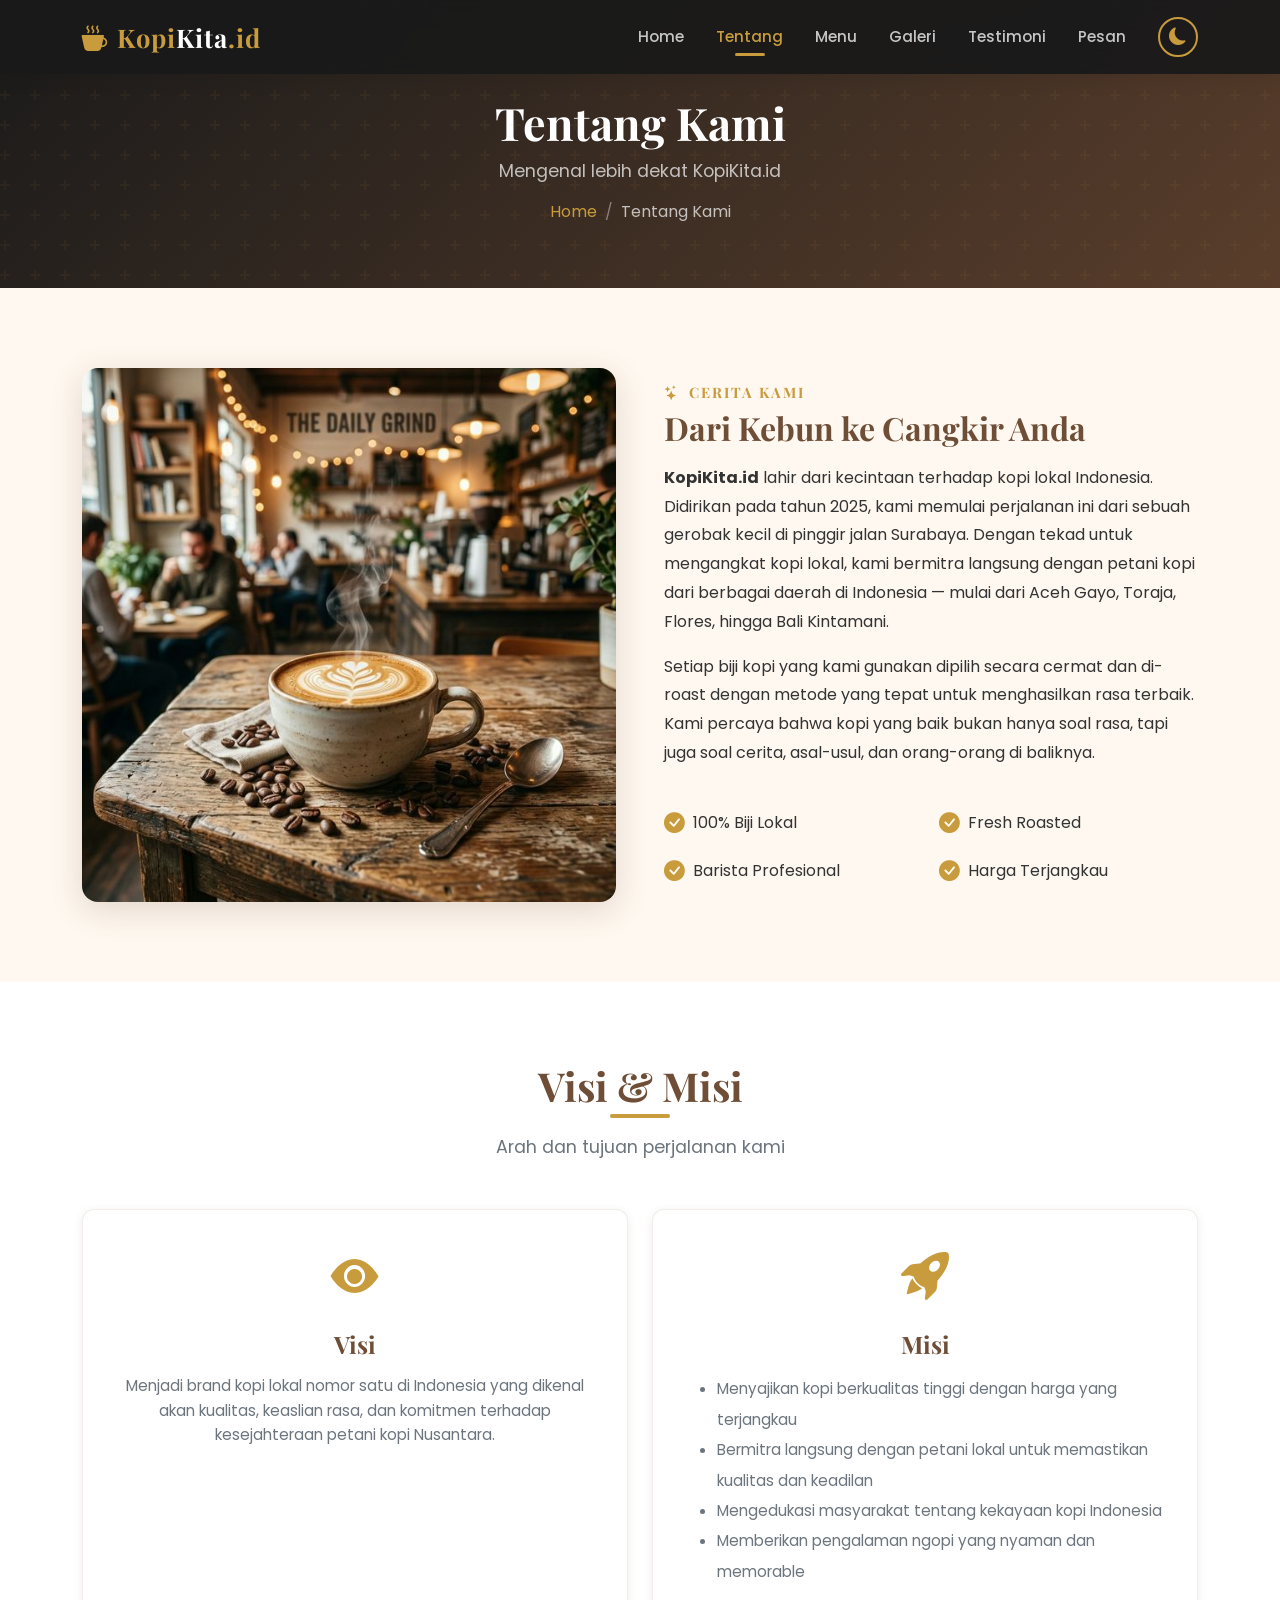
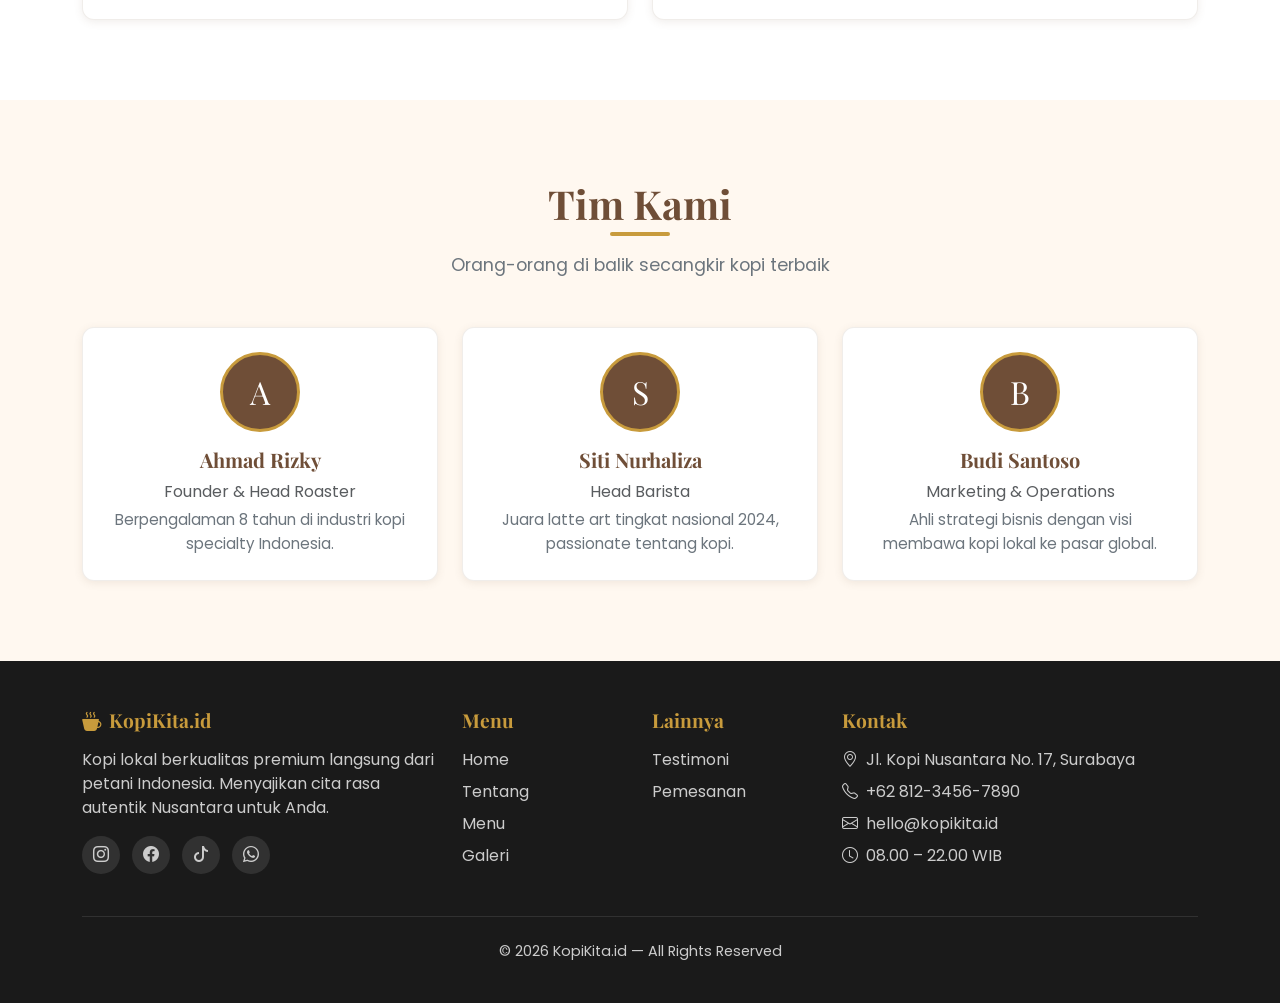
==== about.html @ 522829f8 "Website KopiKita.id UMKM (UTS)" ====
<!DOCTYPE html>
<html lang="id">

<head>
    <meta charset="UTF-8">
    <meta name="viewport" content="width=device-width, initial-scale=1.0">
    <meta name="description"
        content="Tentang KopiKita.id — Cerita kami, visi, dan misi dalam menghadirkan kopi lokal terbaik Indonesia.">
    <title>Tentang Kami — KopiKita.id</title>
    <link href="https://cdn.jsdelivr.net/npm/bootstrap@5.3.3/dist/css/bootstrap.min.css" rel="stylesheet">
    <link rel="stylesheet" href="https://cdn.jsdelivr.net/npm/bootstrap-icons@1.11.3/font/bootstrap-icons.min.css">
    <link rel="stylesheet" href="css/style.css">
</head>

<body>
    <!-- ===== NAVBAR ===== -->
    <nav class="navbar navbar-expand-lg navbar-dark fixed-top">
        <div class="container">
            <a class="navbar-brand" href="index.html">
                <i class="bi bi-cup-hot-fill me-2"></i>Kopi<span>Kita</span>.id
            </a>
            <button class="navbar-toggler" type="button" data-bs-toggle="collapse" data-bs-target="#navbarNav">
                <span class="navbar-toggler-icon"></span>
            </button>
            <div class="collapse navbar-collapse" id="navbarNav">
                <ul class="navbar-nav ms-auto me-3">
                    <li class="nav-item"><a class="nav-link" href="index.html">Home</a></li>
                    <li class="nav-item"><a class="nav-link" href="about.html">Tentang</a></li>
                    <li class="nav-item"><a class="nav-link" href="menu.html">Menu</a></li>
                    <li class="nav-item"><a class="nav-link" href="gallery.html">Galeri</a></li>
                    <li class="nav-item"><a class="nav-link" href="testimonial.html">Testimoni</a></li>
                    <li class="nav-item"><a class="nav-link" href="order.html">Pesan</a></li>
                </ul>
                <button class="dark-mode-toggle" id="darkModeToggle" title="Toggle Dark Mode">
                    <i class="bi bi-moon-fill"></i>
                </button>
            </div>
        </div>
    </nav>

    <!-- ===== PAGE HEADER ===== -->
    <section class="page-header">
        <div class="container">
            <h1>Tentang Kami</h1>
            <p>Mengenal lebih dekat KopiKita.id</p>
            <nav aria-label="breadcrumb">
                <ol class="breadcrumb">
                    <li class="breadcrumb-item"><a href="index.html">Home</a></li>
                    <li class="breadcrumb-item active">Tentang Kami</li>
                </ol>
            </nav>
        </div>
    </section>

    <!-- ===== CERITA KAMI ===== -->
    <section class="section-padding">
        <div class="container">
            <div class="row align-items-center g-5">
                <div class="col-lg-6 fade-in">
                    <img src="assets/hero-coffee.png" alt="Tentang KopiKita" class="about-image w-100"
                        style="border-radius: 16px;">
                </div>
                <div class="col-lg-6 fade-in delay-2">
                    <h5
                        style="color: var(--color-secondary); text-transform: uppercase; letter-spacing: 2px; font-size: 0.9rem;">
                        <i class="bi bi-stars me-1"></i> Cerita Kami
                    </h5>
                    <h2>Dari Kebun ke Cangkir Anda</h2>
                    <p class="mt-3" style="line-height: 1.8;">
                        <strong>KopiKita.id</strong> lahir dari kecintaan terhadap kopi lokal Indonesia. Didirikan pada
                        tahun 2025,
                        kami memulai perjalanan ini dari sebuah gerobak kecil di pinggir jalan Surabaya. Dengan tekad
                        untuk
                        mengangkat kopi lokal, kami bermitra langsung dengan petani kopi dari berbagai daerah di
                        Indonesia —
                        mulai dari Aceh Gayo, Toraja, Flores, hingga Bali Kintamani.
                    </p>
                    <p style="line-height: 1.8;">
                        Setiap biji kopi yang kami gunakan dipilih secara cermat dan di-roast dengan
                        metode yang tepat untuk menghasilkan rasa terbaik. Kami percaya bahwa kopi yang baik bukan hanya
                        soal rasa,
                        tapi juga soal cerita, asal-usul, dan orang-orang di baliknya.
                    </p>
                    <div class="row mt-4 g-3">
                        <div class="col-6">
                            <div class="d-flex align-items-center">
                                <i class="bi bi-check-circle-fill me-2"
                                    style="color: var(--color-secondary); font-size: 1.3rem;"></i>
                                <span>100% Biji Lokal</span>
                            </div>
                        </div>
                        <div class="col-6">
                            <div class="d-flex align-items-center">
                                <i class="bi bi-check-circle-fill me-2"
                                    style="color: var(--color-secondary); font-size: 1.3rem;"></i>
                                <span>Fresh Roasted</span>
                            </div>
                        </div>
                        <div class="col-6">
                            <div class="d-flex align-items-center">
                                <i class="bi bi-check-circle-fill me-2"
                                    style="color: var(--color-secondary); font-size: 1.3rem;"></i>
                                <span>Barista Profesional</span>
                            </div>
                        </div>
                        <div class="col-6">
                            <div class="d-flex align-items-center">
                                <i class="bi bi-check-circle-fill me-2"
                                    style="color: var(--color-secondary); font-size: 1.3rem;"></i>
                                <span>Harga Terjangkau</span>
                            </div>
                        </div>
                    </div>
                </div>
            </div>
        </div>
    </section>

    <!-- ===== VISI & MISI ===== -->
    <section class="section-padding section-light">
        <div class="container">
            <div class="section-title">
                <h2>Visi & Misi</h2>
                <p>Arah dan tujuan perjalanan kami</p>
            </div>
            <div class="row g-4">
                <div class="col-md-6 fade-in">
                    <div class="card vision-mission-card">
                        <div class="icon">
                            <i class="bi bi-eye-fill"></i>
                        </div>
                        <h4>Visi</h4>
                        <p class="card-text mt-2">
                            Menjadi brand kopi lokal nomor satu di Indonesia yang dikenal akan kualitas, keaslian rasa,
                            dan
                            komitmen terhadap kesejahteraan petani kopi Nusantara.
                        </p>
                    </div>
                </div>
                <div class="col-md-6 fade-in delay-2">
                    <div class="card vision-mission-card">
                        <div class="icon">
                            <i class="bi bi-rocket-takeoff-fill"></i>
                        </div>
                        <h4>Misi</h4>
                        <ul class="text-start card-text mt-2" style="line-height: 2;">
                            <li>Menyajikan kopi berkualitas tinggi dengan harga yang terjangkau</li>
                            <li>Bermitra langsung dengan petani lokal untuk memastikan kualitas dan keadilan</li>
                            <li>Mengedukasi masyarakat tentang kekayaan kopi Indonesia</li>
                            <li>Memberikan pengalaman ngopi yang nyaman dan memorable</li>
                        </ul>
                    </div>
                </div>
            </div>
        </div>
    </section>

    <!-- ===== TIM KAMI ===== -->
    <section class="section-padding">
        <div class="container">
            <div class="section-title">
                <h2>Tim Kami</h2>
                <p>Orang-orang di balik secangkir kopi terbaik</p>
            </div>
            <div class="row g-4 justify-content-center">
                <div class="col-md-4 fade-in">
                    <div class="card text-center p-4">
                        <div class="testimonial-avatar mx-auto">A</div>
                        <h5 class="card-title">Ahmad Rizky</h5>
                        <p class="text-muted mb-1">Founder & Head Roaster</p>
                        <p class="card-text small">Berpengalaman 8 tahun di industri kopi specialty Indonesia.</p>
                    </div>
                </div>
                <div class="col-md-4 fade-in delay-2">
                    <div class="card text-center p-4">
                        <div class="testimonial-avatar mx-auto">S</div>
                        <h5 class="card-title">Siti Nurhaliza</h5>
                        <p class="text-muted mb-1">Head Barista</p>
                        <p class="card-text small">Juara latte art tingkat nasional 2024, passionate tentang kopi.</p>
                    </div>
                </div>
                <div class="col-md-4 fade-in delay-4">
                    <div class="card text-center p-4">
                        <div class="testimonial-avatar mx-auto">B</div>
                        <h5 class="card-title">Budi Santoso</h5>
                        <p class="text-muted mb-1">Marketing & Operations</p>
                        <p class="card-text small">Ahli strategi bisnis dengan visi membawa kopi lokal ke pasar global.
                        </p>
                    </div>
                </div>
            </div>
        </div>
    </section>

    <!-- ===== FOOTER ===== -->
    <footer class="footer">
        <div class="container">
            <div class="row g-4">
                <div class="col-lg-4 col-md-6">
                    <h5><i class="bi bi-cup-hot-fill me-2"></i>KopiKita.id</h5>
                    <p>Kopi lokal berkualitas premium langsung dari petani Indonesia. Menyajikan cita rasa autentik
                        Nusantara untuk Anda.</p>
                    <div class="mt-3">
                        <a href="#" class="social-link"><i class="bi bi-instagram"></i></a>
                        <a href="#" class="social-link"><i class="bi bi-facebook"></i></a>
                        <a href="#" class="social-link"><i class="bi bi-tiktok"></i></a>
                        <a href="#" class="social-link"><i class="bi bi-whatsapp"></i></a>
                    </div>
                </div>
                <div class="col-lg-2 col-md-6">
                    <h5>Menu</h5>
                    <ul class="list-unstyled">
                        <li class="mb-2"><a href="index.html">Home</a></li>
                        <li class="mb-2"><a href="about.html">Tentang</a></li>
                        <li class="mb-2"><a href="menu.html">Menu</a></li>
                        <li class="mb-2"><a href="gallery.html">Galeri</a></li>
                    </ul>
                </div>
                <div class="col-lg-2 col-md-6">
                    <h5>Lainnya</h5>
                    <ul class="list-unstyled">
                        <li class="mb-2"><a href="testimonial.html">Testimoni</a></li>
                        <li class="mb-2"><a href="order.html">Pemesanan</a></li>
                    </ul>
                </div>
                <div class="col-lg-4 col-md-6">
                    <h5>Kontak</h5>
                    <ul class="list-unstyled">
                        <li class="mb-2"><i class="bi bi-geo-alt me-2"></i>Jl. Kopi Nusantara No. 17, Surabaya</li>
                        <li class="mb-2"><i class="bi bi-telephone me-2"></i>+62 812-3456-7890</li>
                        <li class="mb-2"><i class="bi bi-envelope me-2"></i>hello@kopikita.id</li>
                        <li class="mb-2"><i class="bi bi-clock me-2"></i>08.00 – 22.00 WIB</li>
                    </ul>
                </div>
            </div>
            <div class="footer-bottom">
                <p>&copy; 2026 KopiKita.id — All Rights Reserved</p>
            </div>
        </div>
    </footer>

    <button class="scroll-top" id="scrollTopBtn" title="Kembali ke atas">
        <i class="bi bi-arrow-up"></i>
    </button>

    <script src="https://cdn.jsdelivr.net/npm/bootstrap@5.3.3/dist/js/bootstrap.bundle.min.js"></script>
    <script src="js/main.js"></script>
</body>

</html>
---- css/style.css ----
@import url('https://fonts.googleapis.com/css2?family=Playfair+Display:wght@400;600;700&family=Poppins:wght@300;400;500;600;700&display=swap');


:root {
    --color-primary: #6F4E37;
    --color-primary-dark: #5A3E2B;
    --color-secondary: #C89B3C;
    --color-cream: #FFF8F0;
    --color-cream-dark: #F5E6D3;
    --color-dark: #1A1A1A;
    --color-dark-light: #2D2D2D;
    --color-text: #333333;
    --color-text-light: #6c757d;
    --color-white: #FFFFFF;
    --color-bg: #FFF8F0;
    --color-card-bg: #FFFFFF;
    --color-card-border: rgba(111, 78, 55, 0.1);
    --color-navbar-bg: rgba(26, 26, 26, 0.95);
    --color-footer-bg: #1A1A1A;
    --color-footer-text: #cccccc;
    --shadow-sm: 0 2px 8px rgba(111, 78, 55, 0.1);
    --shadow-md: 0 4px 16px rgba(111, 78, 55, 0.15);
    --shadow-lg: 0 8px 32px rgba(111, 78, 55, 0.2);
    --transition: all 0.3s ease;
    --border-radius: 12px;
    --font-heading: 'Playfair Display', serif;
    --font-body: 'Poppins', sans-serif;
}


body.dark-mode {
    --color-bg: #121212;
    --color-card-bg: #1E1E1E;
    --color-card-border: rgba(200, 155, 60, 0.2);
    --color-text: #E0E0E0;
    --color-text-light: #AAAAAA;
    --color-cream: #121212;
    --color-cream-dark: #1A1A1A;
    --color-white: #1E1E1E;
    --color-navbar-bg: rgba(18, 18, 18, 0.98);
    --color-footer-bg: #0A0A0A;
    --shadow-sm: 0 2px 8px rgba(0, 0, 0, 0.3);
    --shadow-md: 0 4px 16px rgba(0, 0, 0, 0.4);
    --shadow-lg: 0 8px 32px rgba(0, 0, 0, 0.5);
}

body.dark-mode .navbar {
    background: var(--color-navbar-bg) !important;
}

body.dark-mode .card {
    background: var(--color-card-bg);
    border-color: var(--color-card-border);
}

body.dark-mode .table {
    --bs-table-bg: var(--color-card-bg);
    --bs-table-color: var(--color-text);
    --bs-table-border-color: rgba(200, 155, 60, 0.15);
    --bs-table-striped-bg: rgba(200, 155, 60, 0.05);
    --bs-table-hover-bg: rgba(200, 155, 60, 0.1);
}

body.dark-mode .form-control,
body.dark-mode .form-select {
    background-color: #2a2a2a;
    border-color: rgba(200, 155, 60, 0.3);
    color: var(--color-text);
}

body.dark-mode .form-control:focus,
body.dark-mode .form-select:focus {
    background-color: #333;
    border-color: var(--color-secondary);
    color: var(--color-text);
}

body.dark-mode .form-control::placeholder {
    color: #888;
}

body.dark-mode .section-light {
    background: var(--color-card-bg);
}

body.dark-mode .text-muted {
    color: var(--color-text-light) !important;
}

body.dark-mode .dropdown-menu {
    background-color: var(--color-card-bg);
    border-color: var(--color-card-border);
}


* {
    margin: 0;
    padding: 0;
    box-sizing: border-box;
}

html {
    scroll-behavior: smooth;
}

body {
    font-family: var(--font-body);
    background-color: var(--color-bg);
    color: var(--color-text);
    transition: var(--transition);
    overflow-x: hidden;
}

h1,
h2,
h3,
h4,
h5,
h6 {
    font-family: var(--font-heading);
    color: var(--color-primary);
    font-weight: 700;
}

body.dark-mode h1,
body.dark-mode h2,
body.dark-mode h3,
body.dark-mode h4,
body.dark-mode h5,
body.dark-mode h6 {
    color: var(--color-secondary);
}

a {
    text-decoration: none;
    transition: var(--transition);
}

img {
    max-width: 100%;
    height: auto;
}


.navbar {
    background: var(--color-navbar-bg) !important;
    backdrop-filter: blur(12px);
    padding: 0.8rem 0;
    transition: var(--transition);
    box-shadow: 0 2px 20px rgba(0, 0, 0, 0.1);
}

.navbar-brand {
    font-family: var(--font-heading);
    font-size: 1.6rem;
    font-weight: 700;
    color: var(--color-secondary) !important;
    letter-spacing: 1px;
}

.navbar-brand span {
    color: var(--color-white);
}

body.dark-mode .navbar-brand span {
    color: #E0E0E0;
}

.navbar-nav .nav-link {
    color: rgba(255, 255, 255, 0.75) !important;
    font-weight: 500;
    padding: 0.5rem 1rem !important;
    position: relative;
    font-size: 0.95rem;
    transition: var(--transition);
}

.navbar-nav .nav-link:hover,
.navbar-nav .nav-link.active {
    color: var(--color-secondary) !important;
}

.navbar-nav .nav-link.active::after {
    content: '';
    position: absolute;
    bottom: 0;
    left: 50%;
    transform: translateX(-50%);
    width: 30px;
    height: 3px;
    background: var(--color-secondary);
    border-radius: 2px;
}

.dark-mode-toggle {
    background: transparent;
    border: 2px solid var(--color-secondary);
    color: var(--color-secondary);
    border-radius: 50%;
    width: 40px;
    height: 40px;
    display: flex;
    align-items: center;
    justify-content: center;
    cursor: pointer;
    transition: var(--transition);
    font-size: 1.1rem;
}

.dark-mode-toggle:hover {
    background: var(--color-secondary);
    color: var(--color-dark);
}


.hero-section {
    position: relative;
    min-height: 100vh;
    display: flex;
    align-items: center;
    background: linear-gradient(135deg, rgba(26, 26, 26, 0.85), rgba(111, 78, 55, 0.7)),
        url('../assets/hero-coffee.png') center/cover no-repeat;
    color: var(--color-white);
    overflow: hidden;
}

.hero-section::before {
    content: '';
    position: absolute;
    top: 0;
    left: 0;
    width: 100%;
    height: 100%;
    background: radial-gradient(circle at 30% 50%, rgba(200, 155, 60, 0.15) 0%, transparent 60%);
    pointer-events: none;
}

.hero-content {
    position: relative;
    z-index: 2;
}

.hero-content h1 {
    font-size: 3.5rem;
    font-weight: 700;
    color: #FFFFFF;
    margin-bottom: 1rem;
    line-height: 1.2;
}

.hero-content h1 span {
    color: var(--color-secondary);
}

.hero-content p {
    font-size: 1.2rem;
    color: rgba(255, 255, 255, 0.85);
    max-width: 550px;
    line-height: 1.8;
}

.btn-coffee {
    background: var(--color-secondary);
    color: var(--color-dark);
    border: none;
    padding: 0.8rem 2.5rem;
    border-radius: 50px;
    font-weight: 600;
    font-size: 1rem;
    letter-spacing: 0.5px;
    transition: var(--transition);
    text-transform: uppercase;
}

.btn-coffee:hover {
    background: #D4A94A;
    color: var(--color-dark);
    transform: translateY(-2px);
    box-shadow: 0 8px 25px rgba(200, 155, 60, 0.4);
}

.btn-coffee-outline {
    background: transparent;
    color: var(--color-secondary);
    border: 2px solid var(--color-secondary);
    padding: 0.8rem 2.5rem;
    border-radius: 50px;
    font-weight: 600;
    font-size: 1rem;
    letter-spacing: 0.5px;
    transition: var(--transition);
    text-transform: uppercase;
}

.btn-coffee-outline:hover {
    background: var(--color-secondary);
    color: var(--color-dark);
    transform: translateY(-2px);
    box-shadow: 0 8px 25px rgba(200, 155, 60, 0.4);
}


.section-padding {
    padding: 5rem 0;
}

.section-light {
    background: var(--color-white);
}

.section-title {
    text-align: center;
    margin-bottom: 3rem;
}

.section-title h2 {
    font-size: 2.5rem;
    margin-bottom: 0.5rem;
    position: relative;
    display: inline-block;
}

.section-title h2::after {
    content: '';
    position: absolute;
    bottom: -8px;
    left: 50%;
    transform: translateX(-50%);
    width: 60px;
    height: 4px;
    background: var(--color-secondary);
    border-radius: 2px;
}

.section-title p {
    color: var(--color-text-light);
    font-size: 1.1rem;
    margin-top: 1rem;
}


.page-header {
    background: linear-gradient(135deg, var(--color-dark) 0%, var(--color-primary-dark) 100%);
    padding: 6rem 0 3rem;
    text-align: center;
    position: relative;
    overflow: hidden;
}

.page-header::before {
    content: '';
    position: absolute;
    top: 0;
    left: 0;
    width: 100%;
    height: 100%;
    background: url("data:image/svg+xml,%3Csvg width='60' height='60' viewBox='0 0 60 60' xmlns='http://www.w3.org/2000/svg'%3E%3Cg fill='none' fill-rule='evenodd'%3E%3Cg fill='%23C89B3C' fill-opacity='0.06'%3E%3Cpath d='M36 34v-4h-2v4h-4v2h4v4h2v-4h4v-2h-4zm0-30V0h-2v4h-4v2h4v4h2V6h4V4h-4zM6 34v-4H4v4H0v2h4v4h2v-4h4v-2H6zM6 4V0H4v4H0v2h4v4h2V6h4V4H6z'/%3E%3C/g%3E%3C/g%3E%3C/svg%3E");
    pointer-events: none;
}

.page-header h1 {
    color: #FFFFFF;
    font-size: 2.8rem;
    margin-bottom: 0.5rem;
}

.page-header p {
    color: rgba(255, 255, 255, 0.7);
    font-size: 1.1rem;
}

.page-header .breadcrumb {
    justify-content: center;
    margin-top: 1rem;
}

.page-header .breadcrumb-item a {
    color: var(--color-secondary);
}

.page-header .breadcrumb-item.active {
    color: rgba(255, 255, 255, 0.7);
}

.page-header .breadcrumb-item+.breadcrumb-item::before {
    color: rgba(255, 255, 255, 0.4);
}


.card {
    background: var(--color-card-bg);
    border: 1px solid var(--color-card-border);
    border-radius: var(--border-radius);
    transition: var(--transition);
    overflow: hidden;
    box-shadow: var(--shadow-sm);
}

.card:hover {
    transform: translateY(-5px);
    box-shadow: var(--shadow-lg);
}

.card-img-top {
    height: 220px;
    object-fit: cover;
    transition: var(--transition);
}

.card:hover .card-img-top {
    transform: scale(1.05);
}

.card-body {
    padding: 1.5rem;
}

.card-title {
    font-family: var(--font-heading);
    font-size: 1.25rem;
    color: var(--color-primary);
    margin-bottom: 0.5rem;
}

body.dark-mode .card-title {
    color: var(--color-secondary);
}

.card-text {
    color: var(--color-text-light);
    font-size: 0.95rem;
    line-height: 1.6;
}

.card-price {
    font-family: var(--font-heading);
    font-size: 1.3rem;
    color: var(--color-secondary);
    font-weight: 700;
}

.card-img-wrapper {
    overflow: hidden;
    position: relative;
}


.gallery-item {
    position: relative;
    border-radius: var(--border-radius);
    overflow: hidden;
    cursor: pointer;
    margin-bottom: 1.5rem;
}

.gallery-item img {
    width: 100%;
    height: 280px;
    object-fit: cover;
    transition: var(--transition);
}

.gallery-item:hover img {
    transform: scale(1.1);
}

.gallery-overlay {
    position: absolute;
    top: 0;
    left: 0;
    width: 100%;
    height: 100%;
    background: linear-gradient(to top, rgba(26, 26, 26, 0.8), transparent);
    display: flex;
    align-items: flex-end;
    padding: 1.5rem;
    opacity: 0;
    transition: var(--transition);
}

.gallery-item:hover .gallery-overlay {
    opacity: 1;
}

.gallery-overlay p {
    color: #fff;
    font-weight: 500;
    margin: 0;
}


.testimonial-card {
    text-align: center;
    padding: 2rem 1.5rem;
}

.testimonial-card .stars {
    color: var(--color-secondary);
    font-size: 1.2rem;
    margin-bottom: 1rem;
}

.testimonial-card .quote {
    font-style: italic;
    color: var(--color-text);
    line-height: 1.8;
    margin-bottom: 1.5rem;
    font-size: 1rem;
}

body.dark-mode .testimonial-card .quote {
    color: var(--color-text);
}

.testimonial-card .customer-name {
    font-family: var(--font-heading);
    font-weight: 600;
    color: var(--color-primary);
    margin-bottom: 0.25rem;
}

body.dark-mode .testimonial-card .customer-name {
    color: var(--color-secondary);
}

.testimonial-card .customer-title {
    color: var(--color-text-light);
    font-size: 0.9rem;
}

.testimonial-avatar {
    width: 80px;
    height: 80px;
    border-radius: 50%;
    background: var(--color-primary);
    color: #fff;
    display: flex;
    align-items: center;
    justify-content: center;
    font-size: 2rem;
    font-family: var(--font-heading);
    margin: 0 auto 1rem;
    border: 3px solid var(--color-secondary);
}


.order-form {
    background: var(--color-card-bg);
    border-radius: var(--border-radius);
    padding: 2rem;
    box-shadow: var(--shadow-md);
    border: 1px solid var(--color-card-border);
}

.order-form .form-label {
    font-weight: 500;
    color: var(--color-primary);
    margin-bottom: 0.4rem;
}

body.dark-mode .order-form .form-label {
    color: var(--color-secondary);
}

.order-form .form-control,
.order-form .form-select {
    border-radius: 8px;
    padding: 0.7rem 1rem;
    border: 2px solid var(--color-card-border);
    transition: var(--transition);
}

.order-form .form-control:focus,
.order-form .form-select:focus {
    border-color: var(--color-secondary);
    box-shadow: 0 0 0 0.2rem rgba(200, 155, 60, 0.25);
}

.order-table-wrapper {
    background: var(--color-card-bg);
    border-radius: var(--border-radius);
    padding: 2rem;
    box-shadow: var(--shadow-md);
    border: 1px solid var(--color-card-border);
}

.search-wrapper {
    position: relative;
    margin-bottom: 1.5rem;
}

.search-wrapper .form-control {
    padding-left: 2.8rem;
    border-radius: 50px;
    border: 2px solid var(--color-card-border);
}

.search-wrapper .search-icon {
    position: absolute;
    left: 1rem;
    top: 50%;
    transform: translateY(-50%);
    color: var(--color-text-light);
}

.btn-delete {
    background: #dc3545;
    color: #fff;
    border: none;
    border-radius: 6px;
    padding: 0.3rem 0.8rem;
    font-size: 0.85rem;
    transition: var(--transition);
}

.btn-delete:hover {
    background: #c82333;
    color: #fff;
    transform: scale(1.05);
}


.about-image {
    border-radius: var(--border-radius);
    box-shadow: var(--shadow-lg);
}

.vision-mission-card {
    text-align: center;
    padding: 2rem;
    height: 100%;
}

.vision-mission-card .icon {
    font-size: 3rem;
    color: var(--color-secondary);
    margin-bottom: 1rem;
}


.table {
    border-radius: var(--border-radius);
    overflow: hidden;
}

.table thead {
    background: var(--color-primary);
    color: #fff;
}

body.dark-mode .table thead {
    background: var(--color-primary-dark);
}

.table thead th {
    font-weight: 600;
    padding: 0.9rem 1rem;
    border: none;
    font-size: 0.95rem;
}

.table tbody td {
    padding: 0.8rem 1rem;
    vertical-align: middle;
}

/* ---------- Footer ---------- */
.footer {
    background: var(--color-footer-bg);
    color: var(--color-footer-text);
    padding: 3rem 0 1.5rem;
}

.footer h5 {
    color: var(--color-secondary);
    font-size: 1.2rem;
    margin-bottom: 1rem;
}

.footer a {
    color: var(--color-footer-text);
    transition: var(--transition);
}

.footer a:hover {
    color: var(--color-secondary);
}

.footer-bottom {
    border-top: 1px solid rgba(255, 255, 255, 0.1);
    padding-top: 1.5rem;
    margin-top: 2rem;
    text-align: center;
    font-size: 0.9rem;
}

.footer .social-link {
    display: inline-flex;
    align-items: center;
    justify-content: center;
    width: 38px;
    height: 38px;
    border-radius: 50%;
    background: rgba(255, 255, 255, 0.1);
    color: var(--color-footer-text);
    transition: var(--transition);
    margin-right: 0.5rem;
}

.footer .social-link:hover {
    background: var(--color-secondary);
    color: var(--color-dark);
}

/* ---------- Toast Notification ---------- */
.toast-container {
    z-index: 9999;
}

.toast {
    border: none;
    border-radius: var(--border-radius);
    box-shadow: var(--shadow-lg);
}

.toast-success {
    background: linear-gradient(135deg, var(--color-primary), var(--color-primary-dark));
    color: #fff;
}

.toast-success .btn-close {
    filter: invert(1);
}

/* ---------- Stats ---------- */
.stat-item {
    text-align: center;
    padding: 2rem 1rem;
}

.stat-number {
    font-family: var(--font-heading);
    font-size: 2.5rem;
    font-weight: 700;
    color: var(--color-secondary);
}

.stat-label {
    color: rgba(255, 255, 255, 0.7);
    font-size: 0.95rem;
    margin-top: 0.3rem;
}

/* ---------- Scroll to Top ---------- */
.scroll-top {
    position: fixed;
    bottom: 30px;
    right: 30px;
    width: 45px;
    height: 45px;
    background: var(--color-secondary);
    color: var(--color-dark);
    border: none;
    border-radius: 50%;
    display: flex;
    align-items: center;
    justify-content: center;
    font-size: 1.2rem;
    cursor: pointer;
    opacity: 0;
    visibility: hidden;
    transition: var(--transition);
    z-index: 999;
    box-shadow: var(--shadow-md);
}

.scroll-top.visible {
    opacity: 1;
    visibility: visible;
}

.scroll-top:hover {
    transform: translateY(-3px);
    box-shadow: var(--shadow-lg);
}

/* ---------- Animations ---------- */
@keyframes fadeInUp {
    from {
        opacity: 0;
        transform: translateY(30px);
    }

    to {
        opacity: 1;
        transform: translateY(0);
    }
}

.animate-fadeInUp {
    animation: fadeInUp 0.6s ease forwards;
}

.delay-1 {
    animation-delay: 0.1s;
}

.delay-2 {
    animation-delay: 0.2s;
}

.delay-3 {
    animation-delay: 0.3s;
}

.delay-4 {
    animation-delay: 0.4s;
}

.delay-5 {
    animation-delay: 0.5s;
}

.delay-6 {
    animation-delay: 0.6s;
}

/* ---------- Responsive ---------- */
@media (max-width: 768px) {
    .hero-content h1 {
        font-size: 2.5rem;
    }

    .hero-content p {
        font-size: 1rem;
    }

    .section-title h2 {
        font-size: 2rem;
    }

    .page-header h1 {
        font-size: 2rem;
    }

    .section-padding {
        padding: 3rem 0;
    }

    .gallery-item img {
        height: 200px;
    }

    .stat-number {
        font-size: 2rem;
    }
}

@media (max-width: 576px) {
    .hero-content h1 {
        font-size: 2rem;
    }

    .order-form,
    .order-table-wrapper {
        padding: 1.25rem;
    }
}
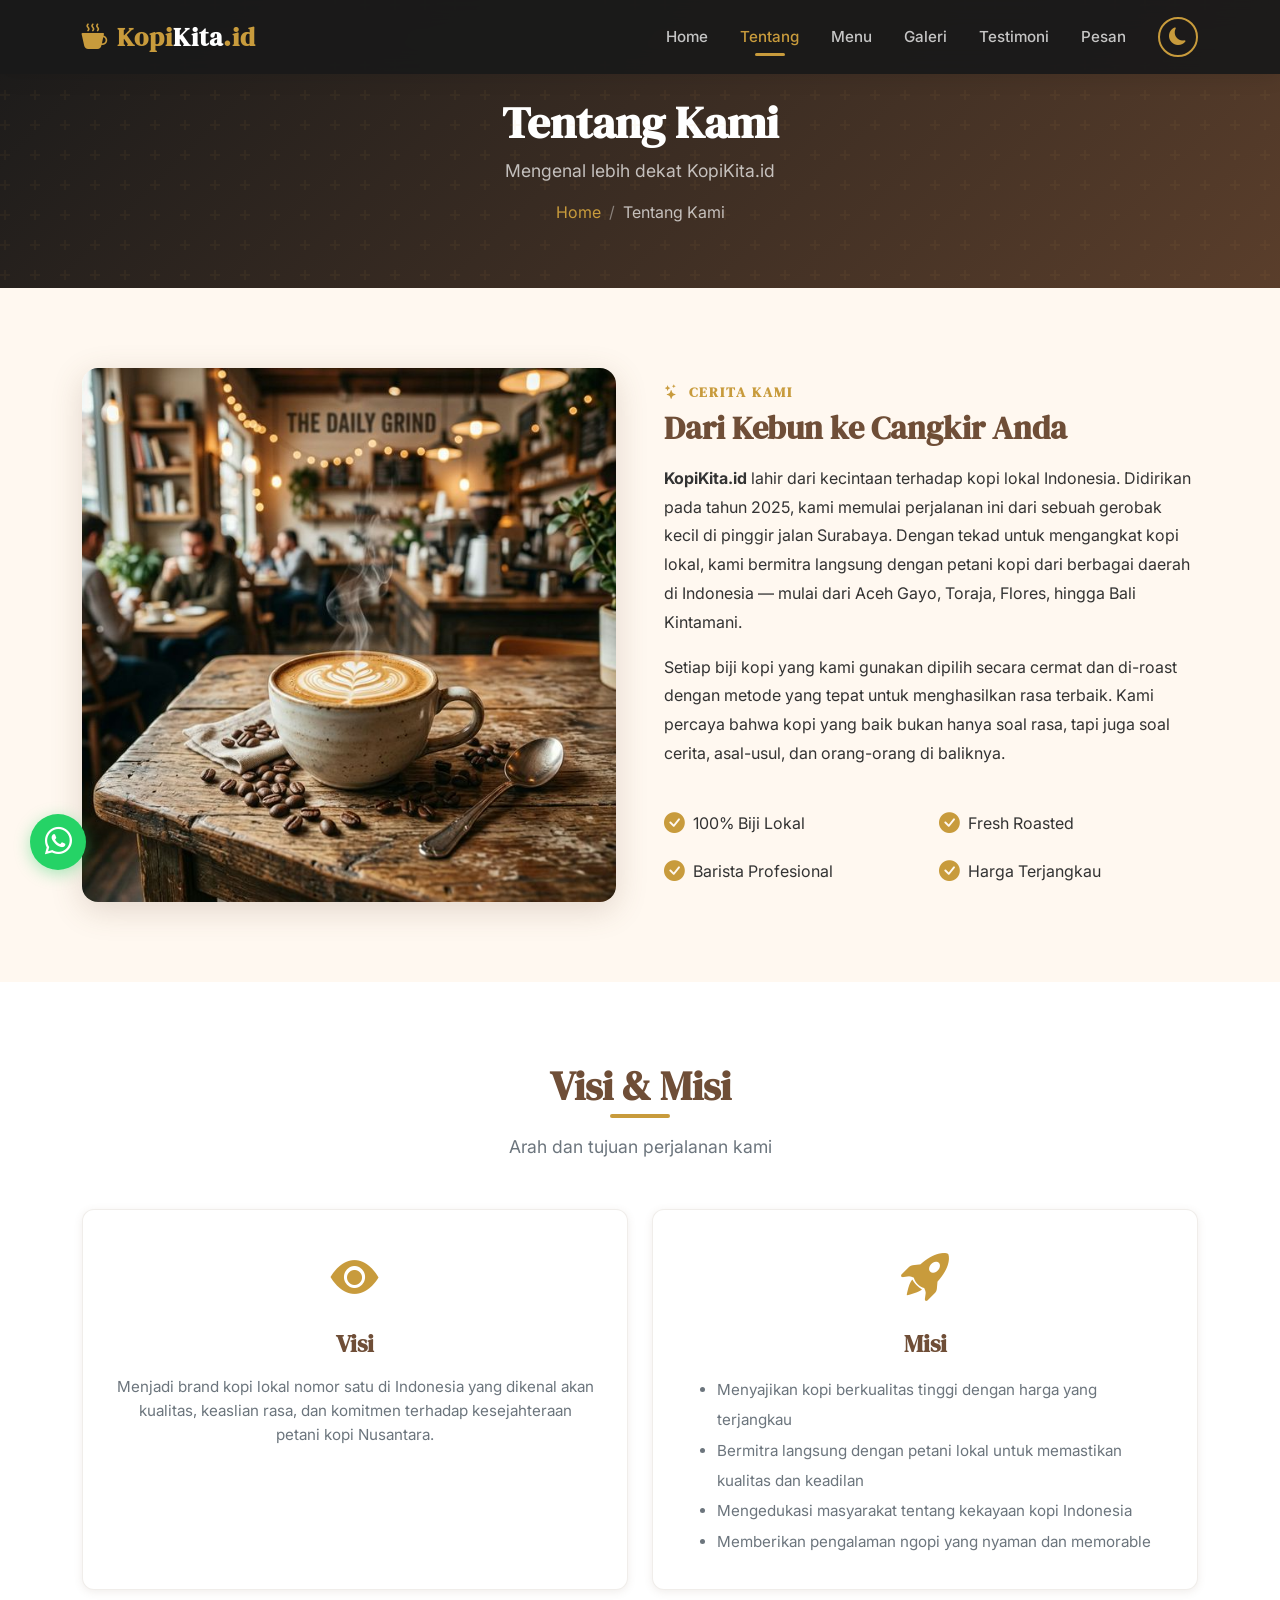
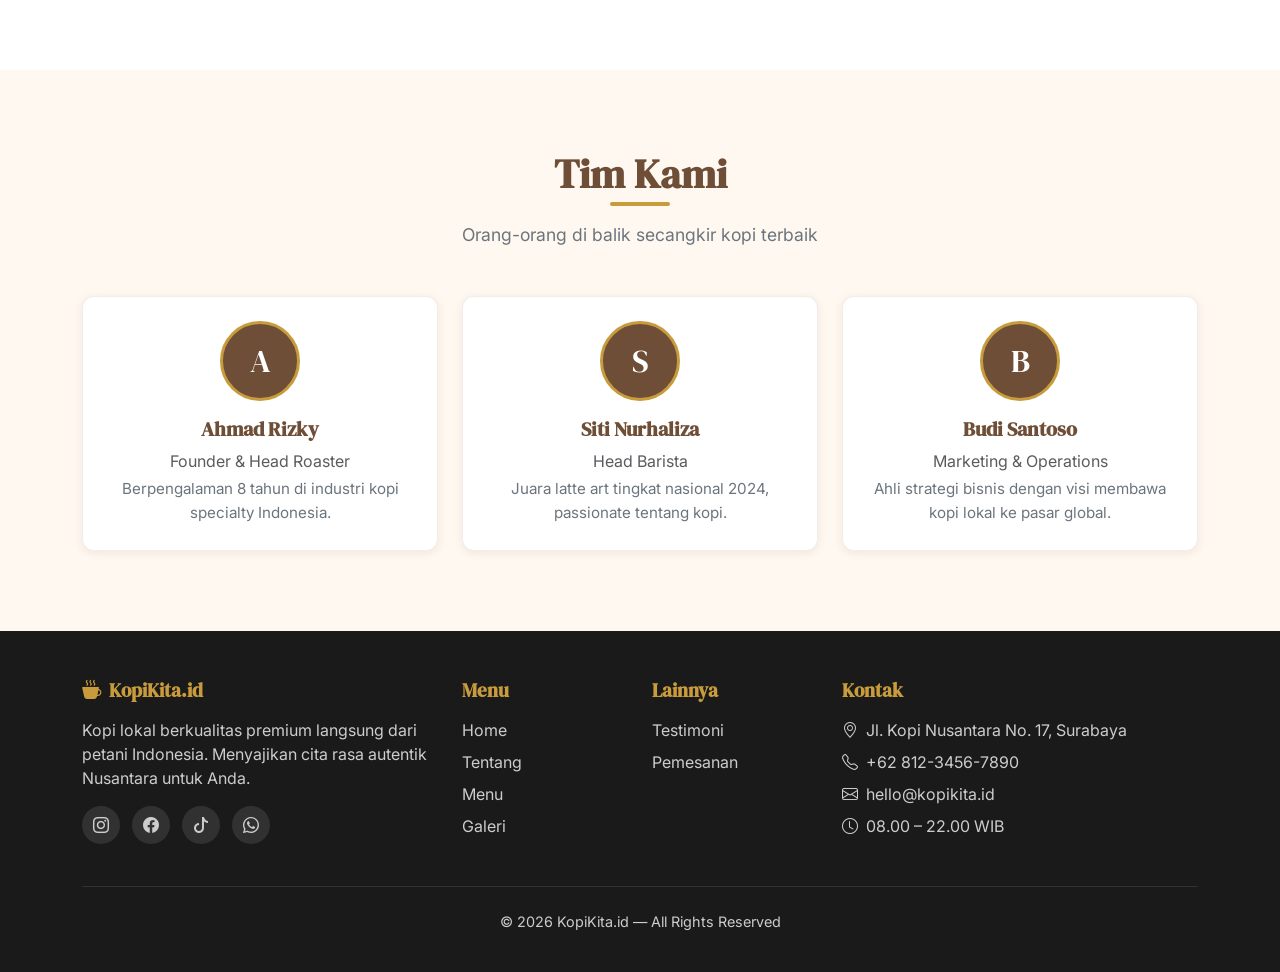
==== commit 97d2571b: "feat: enhance UI with modern fonts and interactive animations" ====
--- a/about.html
+++ b/about.html
@@ -13,7 +13,7 @@
 </head>
 
 <body>
-    <!-- ===== NAVBAR ===== -->
+
     <nav class="navbar navbar-expand-lg navbar-dark fixed-top">
         <div class="container">
             <a class="navbar-brand" href="index.html">
@@ -38,7 +38,6 @@
         </div>
     </nav>
 
-    <!-- ===== PAGE HEADER ===== -->
     <section class="page-header">
         <div class="container">
             <h1>Tentang Kami</h1>
@@ -52,15 +51,14 @@
         </div>
     </section>
 
-    <!-- ===== CERITA KAMI ===== -->
     <section class="section-padding">
         <div class="container">
             <div class="row align-items-center g-5">
-                <div class="col-lg-6 fade-in">
+                <div class="col-lg-6 slide-left">
                     <img src="assets/hero-coffee.png" alt="Tentang KopiKita" class="about-image w-100"
                         style="border-radius: 16px;">
                 </div>
-                <div class="col-lg-6 fade-in delay-2">
+                <div class="col-lg-6 slide-right">
                     <h5
                         style="color: var(--color-secondary); text-transform: uppercase; letter-spacing: 2px; font-size: 0.9rem;">
                         <i class="bi bi-stars me-1"></i> Cerita Kami
@@ -116,7 +114,7 @@
         </div>
     </section>
 
-    <!-- ===== VISI & MISI ===== -->
+
     <section class="section-padding section-light">
         <div class="container">
             <div class="section-title">
@@ -125,7 +123,7 @@
             </div>
             <div class="row g-4">
                 <div class="col-md-6 fade-in">
-                    <div class="card vision-mission-card">
+                    <div class="card vision-mission-card tilt-card">
                         <div class="icon">
                             <i class="bi bi-eye-fill"></i>
                         </div>
@@ -138,7 +136,7 @@
                     </div>
                 </div>
                 <div class="col-md-6 fade-in delay-2">
-                    <div class="card vision-mission-card">
+                    <div class="card vision-mission-card tilt-card">
                         <div class="icon">
                             <i class="bi bi-rocket-takeoff-fill"></i>
                         </div>
@@ -155,7 +153,7 @@
         </div>
     </section>
 
-    <!-- ===== TIM KAMI ===== -->
+
     <section class="section-padding">
         <div class="container">
             <div class="section-title">
@@ -164,7 +162,7 @@
             </div>
             <div class="row g-4 justify-content-center">
                 <div class="col-md-4 fade-in">
-                    <div class="card text-center p-4">
+                    <div class="card text-center p-4 tilt-card">
                         <div class="testimonial-avatar mx-auto">A</div>
                         <h5 class="card-title">Ahmad Rizky</h5>
                         <p class="text-muted mb-1">Founder & Head Roaster</p>
@@ -172,7 +170,7 @@
                     </div>
                 </div>
                 <div class="col-md-4 fade-in delay-2">
-                    <div class="card text-center p-4">
+                    <div class="card text-center p-4 tilt-card">
                         <div class="testimonial-avatar mx-auto">S</div>
                         <h5 class="card-title">Siti Nurhaliza</h5>
                         <p class="text-muted mb-1">Head Barista</p>
@@ -180,7 +178,7 @@
                     </div>
                 </div>
                 <div class="col-md-4 fade-in delay-4">
-                    <div class="card text-center p-4">
+                    <div class="card text-center p-4 tilt-card">
                         <div class="testimonial-avatar mx-auto">B</div>
                         <h5 class="card-title">Budi Santoso</h5>
                         <p class="text-muted mb-1">Marketing & Operations</p>
@@ -192,7 +190,7 @@
         </div>
     </section>
 
-    <!-- ===== FOOTER ===== -->
+
     <footer class="footer">
         <div class="container">
             <div class="row g-4">
@@ -239,6 +237,11 @@
         </div>
     </footer>
 
+    <a href="https://wa.me/6281234567890" target="_blank" class="whatsapp-float" title="Chat via WhatsApp">
+        <i class="bi bi-whatsapp"></i>
+        <span class="wa-tooltip">Chat kami di WhatsApp!</span>
+    </a>
+
     <button class="scroll-top" id="scrollTopBtn" title="Kembali ke atas">
         <i class="bi bi-arrow-up"></i>
     </button>
--- a/css/style.css
+++ b/css/style.css
@@ -1,4 +1,4 @@
-@import url('https://fonts.googleapis.com/css2?family=Playfair+Display:wght@400;600;700&family=Poppins:wght@300;400;500;600;700&display=swap');
+@import url('https://fonts.googleapis.com/css2?family=DM+Serif+Display:ital@0;1&family=Inter:wght@300;400;500;600;700&display=swap');
 
 
 :root {
@@ -23,8 +23,8 @@
     --shadow-lg: 0 8px 32px rgba(111, 78, 55, 0.2);
     --transition: all 0.3s ease;
     --border-radius: 12px;
-    --font-heading: 'Playfair Display', serif;
-    --font-body: 'Poppins', sans-serif;
+    --font-heading: 'DM Serif Display', serif;
+    --font-body: 'Inter', sans-serif;
 }
 
 
@@ -865,4 +865,374 @@
     .order-table-wrapper {
         padding: 1.25rem;
     }
+}
+
+/* ========== NEW: Typewriter Effect ========== */
+.typewriter {
+    display: inline-block;
+    overflow: hidden;
+    white-space: nowrap;
+    border-right: 3px solid var(--color-secondary);
+    animation: typewriter-blink 0.7s step-end infinite;
+    max-width: 0;
+    transition: max-width 0s;
+}
+
+.typewriter.typing {
+    animation: typewriter-expand 3s steps(50, end) forwards,
+        typewriter-blink 0.7s step-end infinite;
+}
+
+@keyframes typewriter-expand {
+    from {
+        max-width: 0;
+    }
+
+    to {
+        max-width: 600px;
+    }
+}
+
+@keyframes typewriter-blink {
+    50% {
+        border-color: transparent;
+    }
+}
+
+/* ========== NEW: Animated Counter ========== */
+.stat-number {
+    transition: none;
+}
+
+/* ========== NEW: Card 3D Tilt ========== */
+.tilt-card {
+    transition: transform 0.25s ease, box-shadow 0.25s ease;
+    transform-style: preserve-3d;
+    will-change: transform;
+}
+
+.tilt-card:hover {
+    box-shadow: 0 20px 40px rgba(111, 78, 55, 0.25);
+}
+
+body.dark-mode .tilt-card:hover {
+    box-shadow: 0 20px 40px rgba(200, 155, 60, 0.15);
+}
+
+/* ========== NEW: Testimonial Glow ========== */
+.testimonial-card {
+    transition: transform 0.3s ease, box-shadow 0.3s ease;
+}
+
+.testimonial-card:hover {
+    box-shadow: 0 0 30px rgba(200, 155, 60, 0.3),
+        0 0 60px rgba(200, 155, 60, 0.1);
+}
+
+body.dark-mode .testimonial-card:hover {
+    box-shadow: 0 0 30px rgba(200, 155, 60, 0.4),
+        0 0 60px rgba(200, 155, 60, 0.15);
+}
+
+/* ========== NEW: CTA Pulse ========== */
+.btn-coffee {
+    position: relative;
+    overflow: visible;
+}
+
+.btn-coffee::after {
+    content: '';
+    position: absolute;
+    top: 0;
+    left: 0;
+    width: 100%;
+    height: 100%;
+    border-radius: 50px;
+    background: var(--color-secondary);
+    opacity: 0;
+    z-index: -1;
+    animation: pulse-ring 2s ease-out infinite;
+}
+
+@keyframes pulse-ring {
+    0% {
+        transform: scale(1);
+        opacity: 0.4;
+    }
+
+    100% {
+        transform: scale(1.5);
+        opacity: 0;
+    }
+}
+
+/* ========== NEW: WhatsApp Floating Button ========== */
+.whatsapp-float {
+    position: fixed;
+    bottom: 30px;
+    left: 30px;
+    width: 56px;
+    height: 56px;
+    background: #25D366;
+    color: #fff;
+    border: none;
+    border-radius: 50%;
+    display: flex;
+    align-items: center;
+    justify-content: center;
+    font-size: 1.7rem;
+    cursor: pointer;
+    z-index: 998;
+    box-shadow: 0 4px 16px rgba(37, 211, 102, 0.4);
+    transition: all 0.3s ease;
+    text-decoration: none;
+    animation: wa-bounce 2s ease infinite;
+}
+
+.whatsapp-float:hover {
+    background: #128C7E;
+    color: #fff;
+    transform: scale(1.1);
+    box-shadow: 0 6px 24px rgba(37, 211, 102, 0.5);
+}
+
+@keyframes wa-bounce {
+
+    0%,
+    100% {
+        transform: translateY(0);
+    }
+
+    50% {
+        transform: translateY(-6px);
+    }
+}
+
+.whatsapp-float .wa-tooltip {
+    position: absolute;
+    left: 70px;
+    background: #fff;
+    color: #333;
+    padding: 8px 14px;
+    border-radius: 8px;
+    font-size: 0.85rem;
+    font-family: var(--font-body);
+    white-space: nowrap;
+    box-shadow: 0 2px 12px rgba(0, 0, 0, 0.15);
+    opacity: 0;
+    pointer-events: none;
+    transition: opacity 0.3s ease;
+}
+
+.whatsapp-float:hover .wa-tooltip {
+    opacity: 1;
+}
+
+body.dark-mode .whatsapp-float .wa-tooltip {
+    background: #2a2a2a;
+    color: #e0e0e0;
+}
+
+/* ========== NEW: Slide-in Animations ========== */
+@keyframes slideInLeft {
+    from {
+        opacity: 0;
+        transform: translateX(-60px);
+    }
+
+    to {
+        opacity: 1;
+        transform: translateX(0);
+    }
+}
+
+@keyframes slideInRight {
+    from {
+        opacity: 0;
+        transform: translateX(60px);
+    }
+
+    to {
+        opacity: 1;
+        transform: translateX(0);
+    }
+}
+
+@keyframes scaleIn {
+    from {
+        opacity: 0;
+        transform: scale(0.85);
+    }
+
+    to {
+        opacity: 1;
+        transform: scale(1);
+    }
+}
+
+.animate-slideInLeft {
+    animation: slideInLeft 0.7s ease forwards;
+}
+
+.animate-slideInRight {
+    animation: slideInRight 0.7s ease forwards;
+}
+
+.animate-scaleIn {
+    animation: scaleIn 0.6s ease forwards;
+}
+
+.slide-left,
+.slide-right,
+.scale-in {
+    opacity: 0;
+}
+
+/* ========== NEW: Page Header Shimmer ========== */
+.page-header::after {
+    content: '';
+    position: absolute;
+    top: 0;
+    left: -100%;
+    width: 50%;
+    height: 100%;
+    background: linear-gradient(90deg,
+            transparent,
+            rgba(200, 155, 60, 0.06),
+            transparent);
+    animation: shimmer 4s ease-in-out infinite;
+    pointer-events: none;
+}
+
+@keyframes shimmer {
+    0% {
+        left: -100%;
+    }
+
+    100% {
+        left: 200%;
+    }
+}
+
+/* ========== NEW: Floating Particles ========== */
+.particles-container {
+    position: absolute;
+    top: 0;
+    left: 0;
+    width: 100%;
+    height: 100%;
+    overflow: hidden;
+    pointer-events: none;
+    z-index: 1;
+}
+
+.particle {
+    position: absolute;
+    font-size: 1.2rem;
+    opacity: 0;
+    animation: float-particle linear infinite;
+    pointer-events: none;
+}
+
+@keyframes float-particle {
+    0% {
+        opacity: 0;
+        transform: translateY(100%) rotate(0deg);
+    }
+
+    10% {
+        opacity: 0.6;
+    }
+
+    90% {
+        opacity: 0.6;
+    }
+
+    100% {
+        opacity: 0;
+        transform: translateY(-100vh) rotate(360deg);
+    }
+}
+
+/* ========== NEW: Gallery Lightbox ========== */
+.gallery-lightbox {
+    cursor: zoom-in;
+}
+
+#lightboxModal .modal-content {
+    background: transparent;
+    border: none;
+}
+
+#lightboxModal .modal-body {
+    padding: 0;
+    display: flex;
+    flex-direction: column;
+    align-items: center;
+}
+
+#lightboxModal .modal-body img {
+    max-height: 80vh;
+    max-width: 100%;
+    object-fit: contain;
+    border-radius: 12px;
+    box-shadow: 0 8px 40px rgba(0, 0, 0, 0.5);
+}
+
+#lightboxModal .lightbox-caption {
+    color: #fff;
+    text-align: center;
+    margin-top: 1rem;
+    font-size: 1rem;
+    font-weight: 500;
+}
+
+#lightboxModal .btn-close {
+    position: absolute;
+    top: 10px;
+    right: 10px;
+    filter: invert(1);
+    z-index: 10;
+    opacity: 0.8;
+}
+
+#lightboxModal .btn-close:hover {
+    opacity: 1;
+}
+
+/* ========== NEW: Vision Mission Icon Animation ========== */
+.vision-mission-card .icon {
+    transition: transform 0.4s ease;
+}
+
+.vision-mission-card:hover .icon {
+    transform: scale(1.2) rotate(-5deg);
+}
+
+/* ========== NEW: Smooth Dark Mode ========== */
+body {
+    transition: background-color 0.4s ease, color 0.4s ease;
+}
+
+.card,
+.navbar,
+.footer,
+.order-form,
+.order-table-wrapper {
+    transition: background-color 0.4s ease, color 0.4s ease, border-color 0.4s ease, box-shadow 0.3s ease;
+}
+
+/* ========== NEW: Responsive adjustments ========== */
+@media (max-width: 768px) {
+    .whatsapp-float {
+        width: 48px;
+        height: 48px;
+        font-size: 1.4rem;
+        bottom: 20px;
+        left: 20px;
+    }
+
+    .whatsapp-float .wa-tooltip {
+        display: none;
+    }
 }
